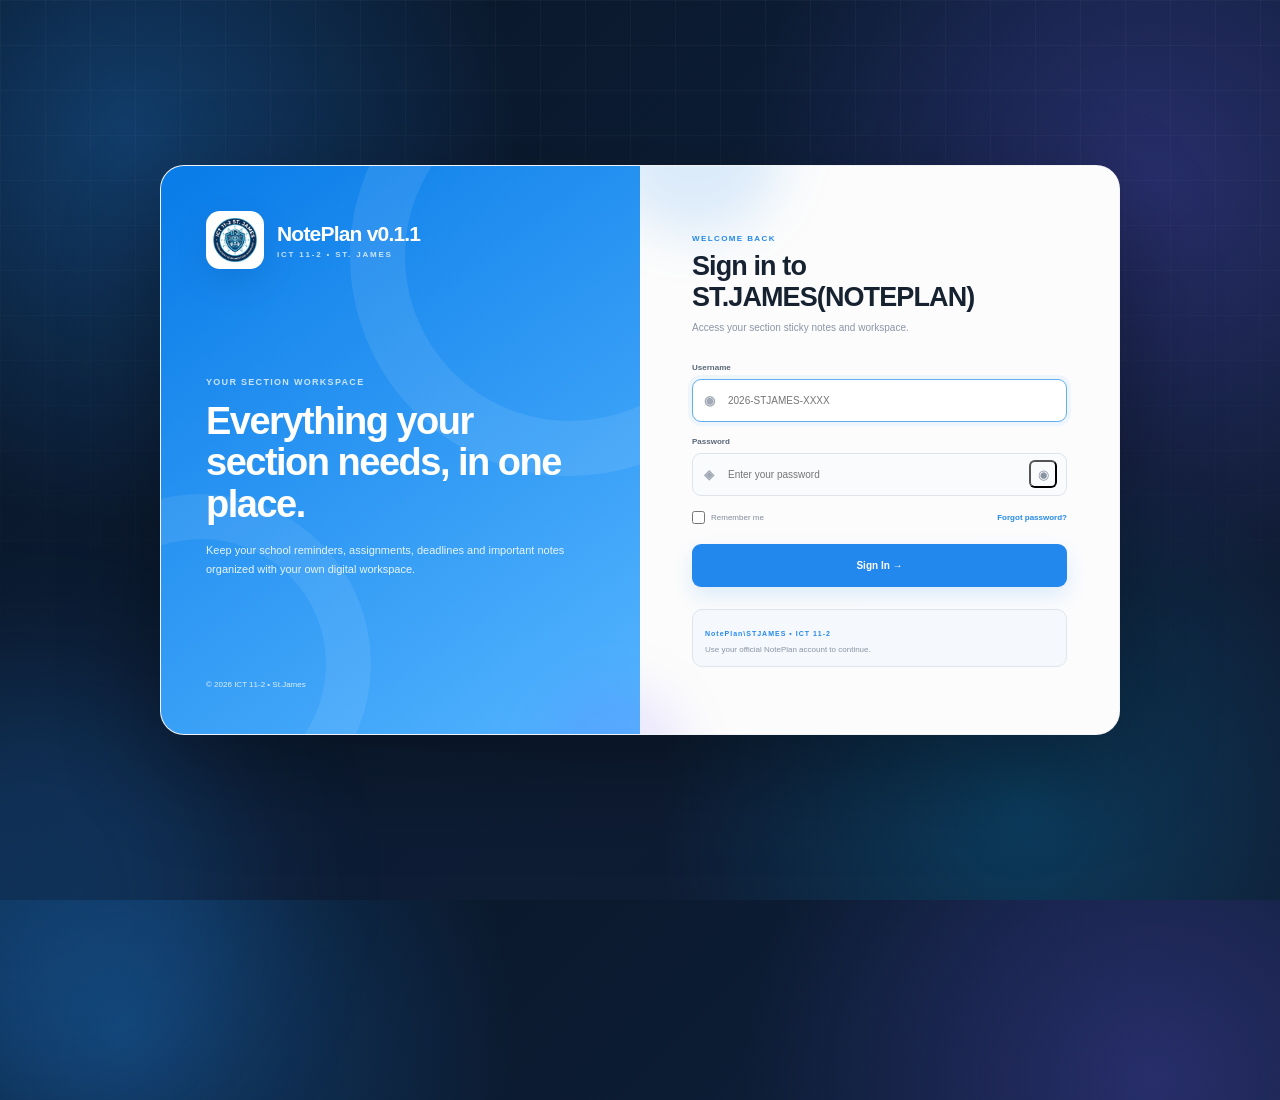
==== login/index.html @ 4719169f "Add files via upload" ====
<!DOCTYPE html>
<html lang="en">
<head>
    <meta charset="UTF-8">
    <meta name="viewport" content="width=device-width, initial-scale=1.0">

    <title>ict11-2 login</title>

    <style>


body {
    min-height: 100vh;
    display: flex;
    align-items: center;
    justify-content: center;
    padding: 25px;
    position: relative;
    overflow: hidden;
    font-family: Inter, Arial, sans-serif;
    color: #172231;
    background:
        radial-gradient(circle at 10% 15%, #2388ed55 0, transparent 28%),
        radial-gradient(circle at 90% 20%, #6d5dfc45 0, transparent 30%),
        radial-gradient(circle at 80% 90%, #00b7ff35 0, transparent 28%),
        linear-gradient(135deg, #081525, #0d1d35 45%, #101b32);
}

body::before {
    content: "";
    position: absolute;
    inset: 0;
    pointer-events: none;
    background-image:
        linear-gradient(#ffffff08 1px, transparent 1px),
        linear-gradient(90deg, #ffffff08 1px, transparent 1px);
    background-size: 45px 45px;
    mask-image: linear-gradient(
        to bottom,
        black,
        transparent 90%
    );
}

body::after {
    content: "";
    position: absolute;
    width: 420px;
    height: 420px;
    left: -180px;
    bottom: -200px;
    border-radius: 50%;
    background: #2388ed30;
    filter: blur(70px);
    pointer-events: none;
}

.page {
    width: min(960px, 100%);
    min-height: 570px;
    display: grid;
    grid-template-columns: 1fr 1fr;
    overflow: hidden;
    position: relative;
    z-index: 2;
    border: 1px solid #ffffff30;
    border-radius: 24px;
    background: #ffffffee;
    backdrop-filter: blur(24px);
    -webkit-backdrop-filter: blur(24px);
    box-shadow:
        0 35px 100px #00000055,
        0 0 0 1px #ffffff0d inset;
}

        .visual {
            position: relative;
            overflow: hidden;
            padding: 45px;
            display: flex;
            flex-direction: column;
            justify-content: space-between;
            color: white;
            background:
                linear-gradient(145deg, #087be8, #55b5ff);
        }

        .visual::before {
            content: "";
            position: absolute;
            width: 330px;
            height: 330px;
            right: -150px;
            top: -130px;
            border: 55px solid #ffffff16;
            border-radius: 50%;
        }

        .visual::after {
            content: "";
            position: absolute;
            width: 250px;
            height: 250px;
            left: -130px;
            bottom: -100px;
            border: 45px solid #ffffff14;
            border-radius: 50%;
        }

        .brand {
            position: relative;
            z-index: 2;
            display: flex;
            align-items: center;
            gap: 13px;
        }

        .logo {
            width: 58px;
            height: 58px;
            padding: 7px;
            object-fit: contain;
            border-radius: 14px;
            background: #ffffff;
            box-shadow: 0 12px 30px #004e9c30;
        }

        .brand h1 {
            font-size: 21px;
            letter-spacing: -.8px;
        }

        .brand p {
            margin-top: 4px;
            opacity: .75;
            font-size: 8px;
            font-weight: 800;
            letter-spacing: 1.8px;
        }

        .visual-content {
            position: relative;
            z-index: 2;
        }

        .visual-content span {
            opacity: .75;
            font-size: 9px;
            font-weight: 800;
            letter-spacing: 1.3px;
        }

        .visual-content h2 {
            max-width: 390px;
            margin-top: 12px;
            font-size: 38px;
            line-height: 1.1;
            letter-spacing: -1.5px;
        }

        .visual-content p {
            max-width: 370px;
            margin-top: 15px;
            color: #e7f5ff;
            font-size: 11px;
            line-height: 1.7;
        }

        .visual-footer {
            position: relative;
            z-index: 2;
            color: #dcefff;
            font-size: 8px;
        }

.login-info {
    margin-top: 22px;
    padding: 12px;
    border: 1px solid #dfe5ed;
    border-radius: 10px;
    background: #f5f8fc;
}

.login-info span {
    color: #2388ed;
    font-size: 7px;
    font-weight: 800;
    letter-spacing: 1px;
}

.login-info p {
    margin-top: 5px;
    color: #8a95a4;
    font-size: 8px;
}

.login-area {
    padding: 55px 52px;
    display: flex;
    flex-direction: column;
    justify-content: center;
    background: #ffffffd9;
}

        .login-area .small-label {
            color: #2589e9;
            font-size: 8px;
            font-weight: 800;
            letter-spacing: 1.4px;
        }

        .login-area h2 {
            margin-top: 8px;
            font-size: 27px;
            letter-spacing: -.9px;
        }

        .login-area .description {
            margin-top: 7px;
            color: #8a95a4;
            font-size: 10px;
            line-height: 1.5;
        }

        form {
            margin-top: 28px;
        }

        label {
            display: block;
            margin-bottom: 15px;
            color: #586577;
            font-size: 8px;
            font-weight: 700;
        }

        .input-wrap {
            position: relative;
            margin-top: 7px;
        }

        .input-icon {
            position: absolute;
            left: 12px;
            top: 50%;
            transform: translateY(-50%);
            color: #a0a9b5;
            font-size: 13px;
        }

        input {
            width: 100%;
            height: 43px;
            padding: 0 40px 0 35px;
            outline: none;
            border: 1px solid #dfe4eb;
            border-radius: 9px;
            color: #172231;
            background: #fafbfd;
            font-size: 10px;
            transition: .2s;
        }

        input:focus {
            border-color: #61aef2;
            background: white;
            box-shadow: 0 0 0 4px #2388ed10;
        }

        .password-toggle {
            position: absolute;
            right: 10px;
            top: 50%;
            width: 28px;
            height: 28px;
            transform: translateY(-50%);
            border-radius: 6px;
            color: #8994a2;
            background: transparent;
            cursor: pointer;
        }

        .password-toggle:hover {
            background: #f0f3f6;
        }

        .options {
            margin: 2px 0 20px;
            display: flex;
            justify-content: space-between;
            align-items: center;
        }

        .remember {
            margin: 0;
            display: flex;
            align-items: center;
            gap: 6px;
            color: #818c9b;
            font-size: 8px;
            font-weight: 500;
        }

        .remember input {
            width: 13px;
            height: 13px;
            accent-color: #2388ed;
        }

        .forgot {
            color: #2388ed;
            font-size: 8px;
            font-weight: 600;
            text-decoration: none;
        }

        .login-btn {
            width: 100%;
            height: 43px;
            border: 0;
            border-radius: 9px;
            color: white;
            background: #2388ed;
            box-shadow: 0 9px 20px #2388ed25;
            cursor: pointer;
            font-size: 10px;
            font-weight: 800;
            transition: .2s;
        }

        .login-btn:hover {
            background: #1479dc;
            transform: translateY(-1px);
        }

        .login-btn:disabled {
            opacity: .65;
            cursor: wait;
            transform: none;
        }

        .error {
            min-height: 0;
            margin-bottom: 12px;
            padding: 0;
            border-radius: 8px;
            color: #c95858;
            background: #fff0f0;
            font-size: 8px;
            line-height: 1.5;
        }

        .error.show {
            padding: 9px 10px;
        }

        .demo {
            margin-top: 22px;
            padding: 11px;
            border: 1px solid #e2e7ed;
            border-radius: 9px;
            background: #f8fafc;
        }

        .demo strong {
            display: block;
            color: #667283;
            font-size: 7px;
            text-transform: uppercase;
            letter-spacing: .8px;
        }

        .demo p {
            margin-top: 5px;
            color: #8d97a5;
            font-size: 8px;
        }

        .demo b {
            color: #536174;
        }

        @media (max-width: 760px) {
            .page {
                grid-template-columns: 1fr;
            }

            .visual {
                min-height: 270px;
                padding: 30px;
            }

            .visual-content h2 {
                font-size: 29px;
            }

            .visual-footer {
                display: none;
            }

            .login-area {
                padding: 35px 30px;
            }
        }

        @media (max-width: 450px) {
            body {
                padding: 12px;
            }

            .visual {
                min-height: 240px;
                padding: 25px;
            }

            .visual-content h2 {
                font-size: 25px;
            }

            .login-area {
                padding: 30px 22px;
            }
        }

.page::before {
    content: "";
    position: absolute;
    width: 180px;
    height: 180px;
    right: 35%;
    top: -110px;
    border-radius: 50%;
    background: #2388ed25;
    filter: blur(25px);
    pointer-events: none;
}

.page::after {
    content: "";
    position: absolute;
    width: 140px;
    height: 140px;
    left: 40%;
    bottom: -90px;
    border-radius: 50%;
    background: #7357ff20;
    filter: blur(25px);
    pointer-events: none;
}

        * {
            box-sizing: border-box;
            margin: 0;
            padding: 0;
        }
    </style>
</head>

<body>

<div class="page">

    <section class="visual">

        <div class="brand">

            <img
                src="/images/11ict.png"
                alt="ICT 11-2 Logo"
                class="logo">

            <div>
                <h1>NotePlan v0.1.1</h1>
                <p>ICT 11-2 • ST. JAMES</p>
            </div>

        </div>

        <div class="visual-content">

            <span>YOUR SECTION WORKSPACE</span>

            <h2>
                Everything your section needs, in one place.
            </h2>

            <p>
                Keep your school reminders, assignments,
                deadlines and important notes organized
                with your own digital workspace.
            </p>

        </div>

        <div class="visual-footer">
            © 2026 ICT 11-2 • St.James
        </div>

    </section>

    <section class="login-area">

        <span class="small-label">
            WELCOME BACK
        </span>

        <h2>
            Sign in to ST.JAMES(NOTEPLAN)
        </h2>

        <p class="description">
            Access your section sticky notes and workspace.
        </p>

        <form id="loginForm">

            <label>
                Username

                <div class="input-wrap">

                    <span class="input-icon">
                        ◉
                    </span>

<input
    id="username"
    type="text"
    autocomplete="username"
    placeholder="2026-STJAMES-XXXX"
    required>

                </div>

            </label>

            <label>
                Password

                <div class="input-wrap">

                    <span class="input-icon">
                        ◈
                    </span>

<input
    id="password"
    type="password"
    autocomplete="current-password"
    placeholder="Enter your password"
    required>

                    <button
                        type="button"
                        id="togglePassword"
                        class="password-toggle">
                        ◉
                    </button>

                </div>

            </label>

            <div
                id="error"
                class="error">
            </div>

            <div class="options">

                <label class="remember">

                    <input
                        id="remember"
                        type="checkbox">

                    Remember me

                </label>

                <a
                    href="#"
                    class="forgot"
                    onclick="return false;">
                    Forgot password?
                </a>

            </div>

            <button
                id="loginBtn"
                class="login-btn"
                type="submit">

                Sign In →

            </button>

        </form>

<div class="login-info">
    <span>NotePlan\STJAMES • ICT 11-2</span>
    <p>Use your official NotePlan account to continue.</p>
</div>

    </section>

</div>

<script>
    const loginForm =
        document.getElementById("loginForm");

    const username =
        document.getElementById("username");

    const password =
        document.getElementById("password");

    const loginBtn =
        document.getElementById("loginBtn");

    const error =
        document.getElementById("error");

    const togglePassword =
        document.getElementById("togglePassword");

    togglePassword.addEventListener(
        "click",
        () => {
            const isPassword =
                password.type === "password";

            password.type =
                isPassword
                    ? "text"
                    : "password";

            togglePassword.textContent =
                isPassword
                    ? "◎"
                    : "◉";
        }
    );

    function showError(message) {
        error.textContent = message;
        error.classList.add("show");
    }

    function clearError() {
        error.textContent = "";
        error.classList.remove("show");
    }

    loginForm.addEventListener(
        "submit",
        async event => {
            event.preventDefault();

            clearError();

            loginBtn.disabled = true;
            loginBtn.textContent =
                "Signing in...";

            try {
                const response =
                    await fetch("/api/login", {
                        method: "POST",
                        headers: {
                            "Content-Type":
                                "application/json"
                        },
                        body: JSON.stringify({
                            username:
                                username.value.trim(),
                            password:
                                password.value
                        })
                    });

                const data =
                    await response.json();

                if (!response.ok) {
                    throw new Error(
                        data.error ||
                        "Unable to login."
                    );
                }

                loginBtn.textContent =
                    "Welcome back, Classmate ;)";

                window.location.href = "/";

            } catch (err) {
                showError(err.message);

                loginBtn.disabled = false;
                loginBtn.textContent =
                    "Sign In →";
            }
        }
    );

    username.focus();
</script>

</body>
</html>
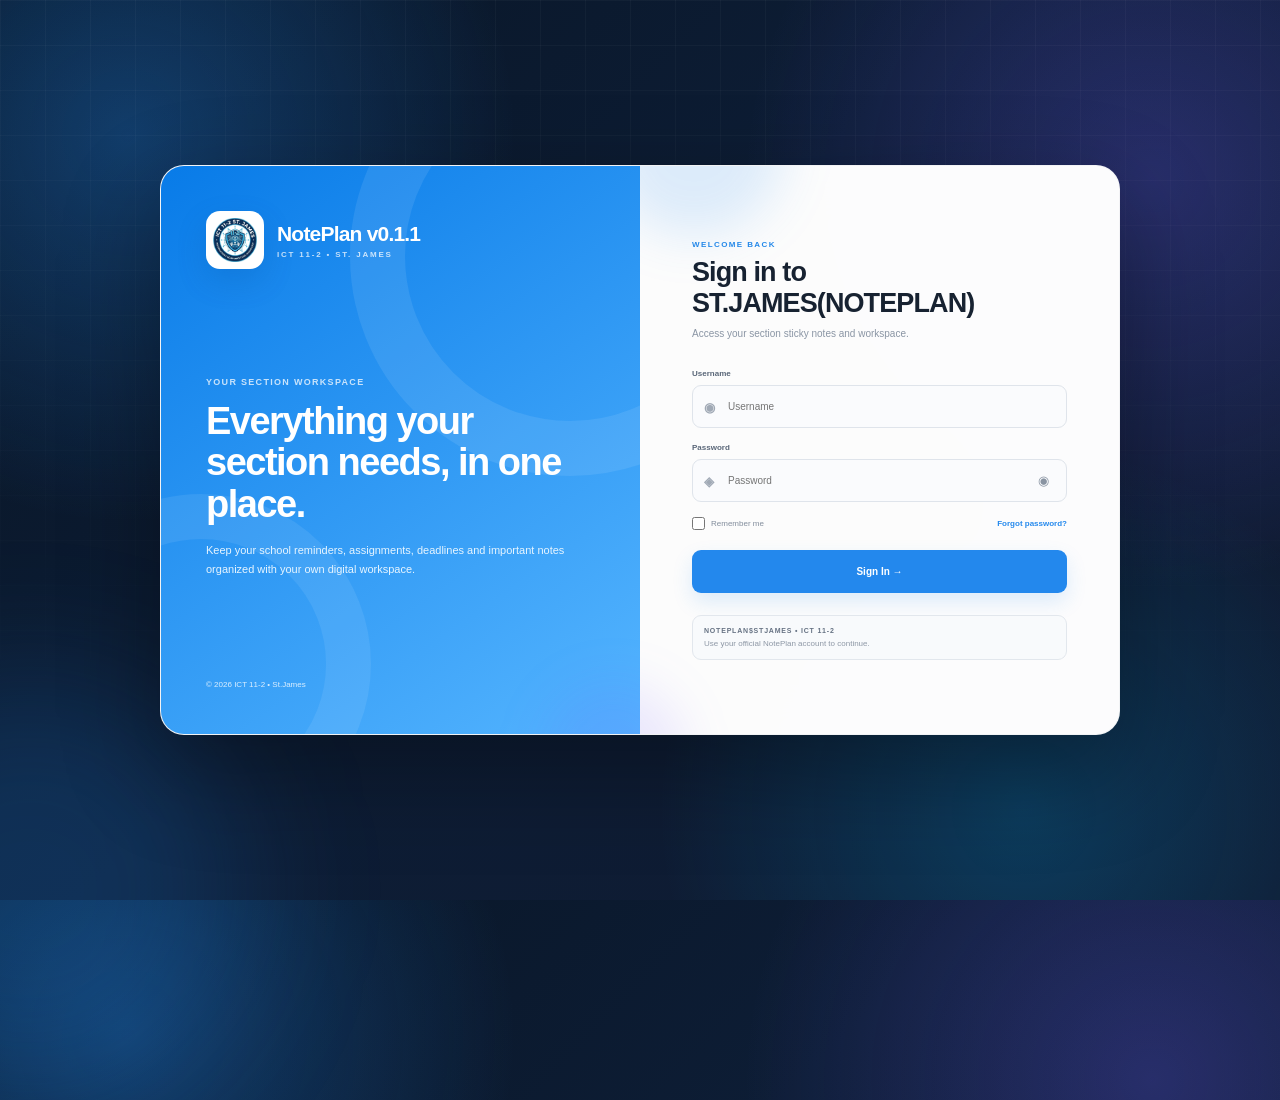
==== commit c23e0cce: "Update index.html" ====
--- a/login/index.html
+++ b/login/index.html
@@ -1,713 +1,1519 @@
 <!DOCTYPE html>
 <html lang="en">
+
 <head>
+
     <meta charset="UTF-8">
-    <meta name="viewport" content="width=device-width, initial-scale=1.0">
+
+    <meta
+        name="viewport"
+        content="width=device-width, initial-scale=1.0">
 
     <title>ict11-2 login</title>
 
     <style>
-
-
-body {
-    min-height: 100vh;
-    display: flex;
-    align-items: center;
-    justify-content: center;
-    padding: 25px;
-    position: relative;
-    overflow: hidden;
-    font-family: Inter, Arial, sans-serif;
-    color: #172231;
-    background:
-        radial-gradient(circle at 10% 15%, #2388ed55 0, transparent 28%),
-        radial-gradient(circle at 90% 20%, #6d5dfc45 0, transparent 30%),
-        radial-gradient(circle at 80% 90%, #00b7ff35 0, transparent 28%),
-        linear-gradient(135deg, #081525, #0d1d35 45%, #101b32);
-}
-
-body::before {
-    content: "";
-    position: absolute;
-    inset: 0;
-    pointer-events: none;
-    background-image:
-        linear-gradient(#ffffff08 1px, transparent 1px),
-        linear-gradient(90deg, #ffffff08 1px, transparent 1px);
-    background-size: 45px 45px;
-    mask-image: linear-gradient(
-        to bottom,
-        black,
-        transparent 90%
-    );
-}
-
-body::after {
-    content: "";
-    position: absolute;
-    width: 420px;
-    height: 420px;
-    left: -180px;
-    bottom: -200px;
-    border-radius: 50%;
-    background: #2388ed30;
-    filter: blur(70px);
-    pointer-events: none;
-}
-
-.page {
-    width: min(960px, 100%);
-    min-height: 570px;
-    display: grid;
-    grid-template-columns: 1fr 1fr;
-    overflow: hidden;
-    position: relative;
-    z-index: 2;
-    border: 1px solid #ffffff30;
-    border-radius: 24px;
-    background: #ffffffee;
-    backdrop-filter: blur(24px);
-    -webkit-backdrop-filter: blur(24px);
-    box-shadow:
-        0 35px 100px #00000055,
-        0 0 0 1px #ffffff0d inset;
-}
-
-        .visual {
-            position: relative;
-            overflow: hidden;
-            padding: 45px;
-            display: flex;
-            flex-direction: column;
-            justify-content: space-between;
-            color: white;
-            background:
-                linear-gradient(145deg, #087be8, #55b5ff);
-        }
-
-        .visual::before {
-            content: "";
-            position: absolute;
-            width: 330px;
-            height: 330px;
-            right: -150px;
-            top: -130px;
-            border: 55px solid #ffffff16;
-            border-radius: 50%;
-        }
-
-        .visual::after {
-            content: "";
-            position: absolute;
-            width: 250px;
-            height: 250px;
-            left: -130px;
-            bottom: -100px;
-            border: 45px solid #ffffff14;
-            border-radius: 50%;
-        }
-
-        .brand {
-            position: relative;
-            z-index: 2;
-            display: flex;
-            align-items: center;
-            gap: 13px;
-        }
-
-        .logo {
-            width: 58px;
-            height: 58px;
-            padding: 7px;
-            object-fit: contain;
-            border-radius: 14px;
-            background: #ffffff;
-            box-shadow: 0 12px 30px #004e9c30;
-        }
-
-        .brand h1 {
-            font-size: 21px;
-            letter-spacing: -.8px;
-        }
-
-        .brand p {
-            margin-top: 4px;
-            opacity: .75;
-            font-size: 8px;
-            font-weight: 800;
-            letter-spacing: 1.8px;
-        }
-
-        .visual-content {
-            position: relative;
-            z-index: 2;
-        }
-
-        .visual-content span {
-            opacity: .75;
-            font-size: 9px;
-            font-weight: 800;
-            letter-spacing: 1.3px;
-        }
-
-        .visual-content h2 {
-            max-width: 390px;
-            margin-top: 12px;
-            font-size: 38px;
-            line-height: 1.1;
-            letter-spacing: -1.5px;
-        }
-
-        .visual-content p {
-            max-width: 370px;
-            margin-top: 15px;
-            color: #e7f5ff;
-            font-size: 11px;
-            line-height: 1.7;
-        }
-
-        .visual-footer {
-            position: relative;
-            z-index: 2;
-            color: #dcefff;
-            font-size: 8px;
-        }
-
-.login-info {
-    margin-top: 22px;
-    padding: 12px;
-    border: 1px solid #dfe5ed;
-    border-radius: 10px;
-    background: #f5f8fc;
-}
-
-.login-info span {
-    color: #2388ed;
-    font-size: 7px;
-    font-weight: 800;
-    letter-spacing: 1px;
-}
-
-.login-info p {
-    margin-top: 5px;
-    color: #8a95a4;
-    font-size: 8px;
-}
-
-.login-area {
-    padding: 55px 52px;
-    display: flex;
-    flex-direction: column;
-    justify-content: center;
-    background: #ffffffd9;
-}
-
-        .login-area .small-label {
-            color: #2589e9;
-            font-size: 8px;
-            font-weight: 800;
-            letter-spacing: 1.4px;
-        }
-
-        .login-area h2 {
-            margin-top: 8px;
-            font-size: 27px;
-            letter-spacing: -.9px;
-        }
-
-        .login-area .description {
-            margin-top: 7px;
-            color: #8a95a4;
-            font-size: 10px;
-            line-height: 1.5;
-        }
-
-        form {
-            margin-top: 28px;
-        }
-
-        label {
-            display: block;
-            margin-bottom: 15px;
-            color: #586577;
-            font-size: 8px;
-            font-weight: 700;
-        }
-
-        .input-wrap {
-            position: relative;
-            margin-top: 7px;
-        }
-
-        .input-icon {
-            position: absolute;
-            left: 12px;
-            top: 50%;
-            transform: translateY(-50%);
-            color: #a0a9b5;
-            font-size: 13px;
-        }
-
-        input {
-            width: 100%;
-            height: 43px;
-            padding: 0 40px 0 35px;
-            outline: none;
-            border: 1px solid #dfe4eb;
-            border-radius: 9px;
-            color: #172231;
-            background: #fafbfd;
-            font-size: 10px;
-            transition: .2s;
-        }
-
-        input:focus {
-            border-color: #61aef2;
-            background: white;
-            box-shadow: 0 0 0 4px #2388ed10;
-        }
-
-        .password-toggle {
-            position: absolute;
-            right: 10px;
-            top: 50%;
-            width: 28px;
-            height: 28px;
-            transform: translateY(-50%);
-            border-radius: 6px;
-            color: #8994a2;
-            background: transparent;
-            cursor: pointer;
-        }
-
-        .password-toggle:hover {
-            background: #f0f3f6;
-        }
-
-        .options {
-            margin: 2px 0 20px;
-            display: flex;
-            justify-content: space-between;
-            align-items: center;
-        }
-
-        .remember {
-            margin: 0;
-            display: flex;
-            align-items: center;
-            gap: 6px;
-            color: #818c9b;
-            font-size: 8px;
-            font-weight: 500;
-        }
-
-        .remember input {
-            width: 13px;
-            height: 13px;
-            accent-color: #2388ed;
-        }
-
-        .forgot {
-            color: #2388ed;
-            font-size: 8px;
-            font-weight: 600;
-            text-decoration: none;
-        }
-
-        .login-btn {
-            width: 100%;
-            height: 43px;
-            border: 0;
-            border-radius: 9px;
-            color: white;
-            background: #2388ed;
-            box-shadow: 0 9px 20px #2388ed25;
-            cursor: pointer;
-            font-size: 10px;
-            font-weight: 800;
-            transition: .2s;
-        }
-
-        .login-btn:hover {
-            background: #1479dc;
-            transform: translateY(-1px);
-        }
-
-        .login-btn:disabled {
-            opacity: .65;
-            cursor: wait;
-            transform: none;
-        }
-
-        .error {
-            min-height: 0;
-            margin-bottom: 12px;
-            padding: 0;
-            border-radius: 8px;
-            color: #c95858;
-            background: #fff0f0;
-            font-size: 8px;
-            line-height: 1.5;
-        }
-
-        .error.show {
-            padding: 9px 10px;
-        }
-
-        .demo {
-            margin-top: 22px;
-            padding: 11px;
-            border: 1px solid #e2e7ed;
-            border-radius: 9px;
-            background: #f8fafc;
-        }
-
-        .demo strong {
-            display: block;
-            color: #667283;
-            font-size: 7px;
-            text-transform: uppercase;
-            letter-spacing: .8px;
-        }
-
-        .demo p {
-            margin-top: 5px;
-            color: #8d97a5;
-            font-size: 8px;
-        }
-
-        .demo b {
-            color: #536174;
-        }
-
-        @media (max-width: 760px) {
-            .page {
-                grid-template-columns: 1fr;
-            }
-
-            .visual {
-                min-height: 270px;
-                padding: 30px;
-            }
-
-            .visual-content h2 {
-                font-size: 29px;
-            }
-
-            .visual-footer {
-                display: none;
-            }
-
-            .login-area {
-                padding: 35px 30px;
-            }
-        }
-
-        @media (max-width: 450px) {
-            body {
-                padding: 12px;
-            }
-
-            .visual {
-                min-height: 240px;
-                padding: 25px;
-            }
-
-            .visual-content h2 {
-                font-size: 25px;
-            }
-
-            .login-area {
-                padding: 30px 22px;
-            }
-        }
-
-.page::before {
-    content: "";
-    position: absolute;
-    width: 180px;
-    height: 180px;
-    right: 35%;
-    top: -110px;
-    border-radius: 50%;
-    background: #2388ed25;
-    filter: blur(25px);
-    pointer-events: none;
-}
-
-.page::after {
-    content: "";
-    position: absolute;
-    width: 140px;
-    height: 140px;
-    left: 40%;
-    bottom: -90px;
-    border-radius: 50%;
-    background: #7357ff20;
-    filter: blur(25px);
-    pointer-events: none;
-}
 
         * {
             box-sizing: border-box;
             margin: 0;
             padding: 0;
         }
+
+        body {
+            min-height: 100vh;
+            display: flex;
+            align-items: center;
+            justify-content: center;
+            padding: 25px;
+            position: relative;
+            overflow: hidden;
+            font-family: Inter, Arial, sans-serif;
+            color: #172231;
+
+            background:
+                radial-gradient(
+                    circle at 10% 15%,
+                    #2388ed55 0,
+                    transparent 28%
+                ),
+
+                radial-gradient(
+                    circle at 90% 20%,
+                    #6d5dfc45 0,
+                    transparent 30%
+                ),
+
+                radial-gradient(
+                    circle at 80% 90%,
+                    #00b7ff35 0,
+                    transparent 28%
+                ),
+
+                linear-gradient(
+                    135deg,
+                    #081525,
+                    #0d1d35 45%,
+                    #101b32
+                );
+        }
+
+
+        body::before {
+            content: "";
+            position: absolute;
+            inset: 0;
+            pointer-events: none;
+
+            background-image:
+                linear-gradient(
+                    #ffffff08 1px,
+                    transparent 1px
+                ),
+
+                linear-gradient(
+                    90deg,
+                    #ffffff08 1px,
+                    transparent 1px
+                );
+
+            background-size: 45px 45px;
+
+            mask-image:
+                linear-gradient(
+                    to bottom,
+                    black,
+                    transparent 90%
+                );
+        }
+
+
+        body::after {
+            content: "";
+            position: absolute;
+
+            width: 420px;
+            height: 420px;
+
+            left: -180px;
+            bottom: -200px;
+
+            border-radius: 50%;
+
+            background: #2388ed30;
+
+            filter: blur(70px);
+
+            pointer-events: none;
+        }
+
+
+        .page {
+            width: min(960px, 100%);
+            min-height: 570px;
+
+            display: grid;
+            grid-template-columns: 1fr 1fr;
+
+            overflow: hidden;
+
+            position: relative;
+            z-index: 2;
+
+            border: 1px solid #ffffff30;
+            border-radius: 24px;
+
+            background: #ffffffee;
+
+            backdrop-filter: blur(24px);
+            -webkit-backdrop-filter: blur(24px);
+
+            box-shadow:
+                0 35px 100px #00000055,
+                0 0 0 1px #ffffff0d inset;
+        }
+
+
+        .page::before {
+            content: "";
+
+            position: absolute;
+
+            width: 180px;
+            height: 180px;
+
+            right: 35%;
+            top: -110px;
+
+            border-radius: 50%;
+
+            background: #2388ed25;
+
+            filter: blur(25px);
+
+            pointer-events: none;
+        }
+
+
+        .page::after {
+            content: "";
+
+            position: absolute;
+
+            width: 140px;
+            height: 140px;
+
+            left: 40%;
+            bottom: -90px;
+
+            border-radius: 50%;
+
+            background: #7357ff20;
+
+            filter: blur(25px);
+
+            pointer-events: none;
+        }
+
+
+        /* =========================
+           LEFT VISUAL PANEL
+        ========================= */
+
+        .visual {
+            position: relative;
+            overflow: hidden;
+
+            padding: 45px;
+
+            display: flex;
+            flex-direction: column;
+            justify-content: space-between;
+
+            color: white;
+
+            background:
+                linear-gradient(
+                    145deg,
+                    #087be8,
+                    #55b5ff
+                );
+        }
+
+
+        .visual::before {
+            content: "";
+
+            position: absolute;
+
+            width: 330px;
+            height: 330px;
+
+            right: -150px;
+            top: -130px;
+
+            border: 55px solid #ffffff16;
+
+            border-radius: 50%;
+        }
+
+
+        .visual::after {
+            content: "";
+
+            position: absolute;
+
+            width: 250px;
+            height: 250px;
+
+            left: -130px;
+            bottom: -100px;
+
+            border: 45px solid #ffffff14;
+
+            border-radius: 50%;
+        }
+
+
+        .brand {
+            position: relative;
+            z-index: 2;
+
+            display: flex;
+            align-items: center;
+
+            gap: 13px;
+        }
+
+
+        .logo {
+            width: 58px;
+            height: 58px;
+
+            padding: 7px;
+
+            object-fit: contain;
+
+            border-radius: 14px;
+
+            background: #ffffff;
+
+            box-shadow:
+                0 12px 30px #004e9c30;
+        }
+
+
+        .brand h1 {
+            font-size: 21px;
+            letter-spacing: -.8px;
+        }
+
+
+        .brand p {
+            margin-top: 4px;
+
+            opacity: .75;
+
+            font-size: 8px;
+            font-weight: 800;
+
+            letter-spacing: 1.8px;
+        }
+
+
+        .visual-content {
+            position: relative;
+            z-index: 2;
+        }
+
+
+        .visual-content span {
+            opacity: .75;
+
+            font-size: 9px;
+            font-weight: 800;
+
+            letter-spacing: 1.3px;
+        }
+
+
+        .visual-content h2 {
+            max-width: 390px;
+
+            margin-top: 12px;
+
+            font-size: 38px;
+
+            line-height: 1.1;
+
+            letter-spacing: -1.5px;
+        }
+
+
+        .visual-content p {
+            max-width: 370px;
+
+            margin-top: 15px;
+
+            color: #e7f5ff;
+
+            font-size: 11px;
+
+            line-height: 1.7;
+        }
+
+
+        .visual-footer {
+            position: relative;
+            z-index: 2;
+
+            color: #dcefff;
+
+            font-size: 8px;
+        }
+
+
+        /* =========================
+           LOGIN AREA
+        ========================= */
+
+        .login-area {
+            padding: 55px 52px;
+
+            display: flex;
+            flex-direction: column;
+            justify-content: center;
+
+            background: #ffffffd9;
+        }
+
+
+        .login-area .small-label {
+            color: #2589e9;
+
+            font-size: 8px;
+            font-weight: 800;
+
+            letter-spacing: 1.4px;
+        }
+
+
+        .login-area h2 {
+            margin-top: 8px;
+
+            font-size: 27px;
+
+            letter-spacing: -.9px;
+        }
+
+
+        .login-area .description {
+            margin-top: 7px;
+
+            color: #8a95a4;
+
+            font-size: 10px;
+
+            line-height: 1.5;
+        }
+
+
+        form {
+            margin-top: 28px;
+        }
+
+
+        label {
+            display: block;
+
+            margin-bottom: 15px;
+
+            color: #586577;
+
+            font-size: 8px;
+
+            font-weight: 700;
+        }
+
+
+        .input-wrap {
+            position: relative;
+
+            margin-top: 7px;
+        }
+
+
+        .input-icon {
+            position: absolute;
+
+            left: 12px;
+            top: 50%;
+
+            transform: translateY(-50%);
+
+            color: #a0a9b5;
+
+            font-size: 13px;
+
+            pointer-events: none;
+
+            z-index: 2;
+        }
+
+
+        input {
+            width: 100%;
+            height: 43px;
+
+            padding:
+                0
+                40px
+                0
+                35px;
+
+            outline: none;
+
+            border: 1px solid #dfe4eb;
+
+            border-radius: 9px;
+
+            color: #172231;
+
+            background: #fafbfd;
+
+            font-size: 10px;
+
+            transition: .2s;
+        }
+
+
+        input:focus {
+            border-color: #61aef2;
+
+            background: white;
+
+            box-shadow:
+                0 0 0 4px #2388ed10;
+        }
+
+
+        /* =========================
+           PASSWORD TOGGLE
+        ========================= */
+
+        .password-toggle {
+            position: absolute;
+
+            right: 10px;
+            top: 50%;
+
+            width: 28px;
+            height: 28px;
+
+            transform: translateY(-50%);
+
+            display: flex;
+            align-items: center;
+            justify-content: center;
+
+            border: 0;
+            border-radius: 6px;
+
+            color: #8994a2;
+
+            background: transparent;
+
+            cursor: pointer;
+        }
+
+
+        .password-toggle:hover {
+            background: #f0f3f6;
+        }
+
+
+        /* =========================
+           OPTIONS
+        ========================= */
+
+        .options {
+            margin: 2px 0 20px;
+
+            display: flex;
+
+            justify-content: space-between;
+
+            align-items: center;
+        }
+
+
+        .remember {
+            margin: 0;
+
+            display: flex;
+
+            align-items: center;
+
+            gap: 6px;
+
+            color: #818c9b;
+
+            font-size: 8px;
+
+            font-weight: 500;
+        }
+
+
+        .remember input {
+            width: 13px;
+            height: 13px;
+
+            padding: 0;
+
+            accent-color: #2388ed;
+        }
+
+
+        .forgot {
+            color: #2388ed;
+
+            font-size: 8px;
+
+            font-weight: 600;
+
+            text-decoration: none;
+        }
+
+
+        /* =========================
+           LOGIN BUTTON
+        ========================= */
+
+        .login-btn {
+            width: 100%;
+            height: 43px;
+
+            border: 0;
+
+            border-radius: 9px;
+
+            color: white;
+
+            background: #2388ed;
+
+            box-shadow:
+                0 9px 20px #2388ed25;
+
+            cursor: pointer;
+
+            font-size: 10px;
+
+            font-weight: 800;
+
+            transition: .2s;
+        }
+
+
+        .login-btn:hover {
+            background: #1479dc;
+
+            transform: translateY(-1px);
+        }
+
+
+        .login-btn:disabled {
+            opacity: .65;
+
+            cursor: wait;
+
+            transform: none;
+        }
+
+
+        /* =========================
+           ERROR
+        ========================= */
+
+        .error {
+            min-height: 0;
+
+            margin-bottom: 12px;
+
+            padding: 0;
+
+            border-radius: 8px;
+
+            color: #c95858;
+
+            background: #fff0f0;
+
+            font-size: 8px;
+
+            line-height: 1.5;
+        }
+
+
+        .error.show {
+            padding: 9px 10px;
+        }
+
+
+        /* =========================
+           DEMO INFO
+        ========================= */
+
+        .demo {
+            margin-top: 22px;
+
+            padding: 11px;
+
+            border: 1px solid #e2e7ed;
+
+            border-radius: 9px;
+
+            background: #f8fafc;
+        }
+
+
+        .demo strong {
+            display: block;
+
+            color: #667283;
+
+            font-size: 7px;
+
+            text-transform: uppercase;
+
+            letter-spacing: .8px;
+        }
+
+
+        .demo p {
+            margin-top: 5px;
+
+            color: #8d97a5;
+
+            font-size: 8px;
+        }
+
+
+        .demo b {
+            color: #536174;
+        }
+
+
+        /* =========================
+           RESPONSIVE
+        ========================= */
+
+        @media (max-width: 760px) {
+
+            .page {
+                grid-template-columns: 1fr;
+            }
+
+
+            .visual {
+                min-height: 270px;
+
+                padding: 30px;
+            }
+
+
+            .visual-content h2 {
+                font-size: 29px;
+            }
+
+
+            .visual-footer {
+                display: none;
+            }
+
+
+            .login-area {
+                padding: 35px 30px;
+            }
+
+        }
+
+
+        @media (max-width: 450px) {
+
+            body {
+                padding: 12px;
+            }
+
+
+            .visual {
+                min-height: 240px;
+
+                padding: 25px;
+            }
+
+
+            .visual-content h2 {
+                font-size: 25px;
+            }
+
+
+            .login-area {
+                padding: 30px 22px;
+            }
+
+        }
+
     </style>
+
 </head>
 
+
 <body>
 
-<div class="page">
-
-    <section class="visual">
-
-        <div class="brand">
-
-            <img
-                src="/images/11ict.png"
-                alt="ICT 11-2 Logo"
-                class="logo">
-
-            <div>
-                <h1>NotePlan v0.1.1</h1>
-                <p>ICT 11-2 • ST. JAMES</p>
+
+    <main class="page">
+
+
+        <!-- =====================================
+             LEFT SIDE
+        ====================================== -->
+
+        <section class="visual">
+
+
+            <div class="brand">
+
+                <img
+                    src="/images/11ict.png"
+                    alt="ICT 11-2 Logo"
+                    class="logo">
+
+
+                <div>
+
+                    <h1>
+                        NotePlan v0.1.1
+                    </h1>
+
+                    <p>
+                        ICT 11-2 • ST. JAMES
+                    </p>
+
+                </div>
+
             </div>
 
-        </div>
-
-        <div class="visual-content">
-
-            <span>YOUR SECTION WORKSPACE</span>
+
+            <div class="visual-content">
+
+                <span>
+                    YOUR SECTION WORKSPACE
+                </span>
+
+
+                <h2>
+                    Everything your section needs, in one place.
+                </h2>
+
+
+                <p>
+                    Keep your school reminders,
+                    assignments, deadlines and
+                    important notes organized with
+                    your own digital workspace.
+                </p>
+
+            </div>
+
+
+            <div class="visual-footer">
+
+                © 2026 ICT 11-2 • St.James
+
+            </div>
+
+
+        </section>
+
+
+
+        <!-- =====================================
+             LOGIN SIDE
+        ====================================== -->
+
+        <section class="login-area">
+
+
+            <span class="small-label">
+                WELCOME BACK
+            </span>
+
 
             <h2>
-                Everything your section needs, in one place.
+                Sign in to ST.JAMES(NOTEPLAN)
             </h2>
 
-            <p>
-                Keep your school reminders, assignments,
-                deadlines and important notes organized
-                with your own digital workspace.
+
+            <p class="description">
+                Access your section sticky notes and workspace.
             </p>
 
-        </div>
-
-        <div class="visual-footer">
-            © 2026 ICT 11-2 • St.James
-        </div>
-
-    </section>
-
-    <section class="login-area">
-
-        <span class="small-label">
-            WELCOME BACK
-        </span>
-
-        <h2>
-            Sign in to ST.JAMES(NOTEPLAN)
-        </h2>
-
-        <p class="description">
-            Access your section sticky notes and workspace.
-        </p>
-
-        <form id="loginForm">
-
-            <label>
-                Username
-
-                <div class="input-wrap">
-
-                    <span class="input-icon">
-                        ◉
-                    </span>
-
-<input
-    id="username"
-    type="text"
-    autocomplete="username"
-    placeholder="2026-STJAMES-XXXX"
-    required>
-
+
+
+            <!-- LOGIN FORM -->
+
+            <form id="loginForm">
+
+
+                <!-- USERNAME -->
+
+                <label>
+
+                    Username
+
+
+                    <div class="input-wrap">
+
+                        <span class="input-icon">
+                            ◉
+                        </span>
+
+
+                        <input
+                            id="username"
+                            name="username"
+                            type="text"
+                            placeholder="Username"
+                            autocomplete="username"
+                            required>
+
+                    </div>
+
+                </label>
+
+
+
+                <!-- PASSWORD -->
+
+                <label>
+
+                    Password
+
+
+                    <div class="input-wrap">
+
+                        <span class="input-icon">
+                            ◈
+                        </span>
+
+
+                        <input
+                            id="password"
+                            name="password"
+                            type="password"
+                            placeholder="Password"
+                            autocomplete="current-password"
+                            required>
+
+
+                        <button
+                            type="button"
+                            id="togglePassword"
+                            class="password-toggle"
+                            aria-label="Show password">
+
+                            ◉
+
+                        </button>
+
+                    </div>
+
+                </label>
+
+
+
+                <!-- ERROR MESSAGE -->
+
+                <div
+                    id="error"
+                    class="error">
                 </div>
 
-            </label>
-
-            <label>
-                Password
-
-                <div class="input-wrap">
-
-                    <span class="input-icon">
-                        ◈
-                    </span>
-
-<input
-    id="password"
-    type="password"
-    autocomplete="current-password"
-    placeholder="Enter your password"
-    required>
-
-                    <button
-                        type="button"
-                        id="togglePassword"
-                        class="password-toggle">
-                        ◉
-                    </button>
+
+
+                <!-- OPTIONS -->
+
+                <div class="options">
+
+
+                    <label class="remember">
+
+                        <input
+                            id="remember"
+                            type="checkbox">
+
+                        Remember me
+
+                    </label>
+
+
+                    <a
+                        href="#"
+                        class="forgot"
+                        onclick="return false;">
+
+                        Forgot password?
+
+                    </a>
+
 
                 </div>
 
-            </label>
-
-            <div
-                id="error"
-                class="error">
+
+
+                <!-- LOGIN BUTTON -->
+
+                <button
+                    id="loginBtn"
+                    class="login-btn"
+                    type="submit">
+
+                    Sign In →
+
+                </button>
+
+
+            </form>
+
+
+
+            <!-- INFO -->
+
+            <div class="demo">
+
+                <strong>
+                    NotePlan$STJAMES • ICT 11-2
+                </strong>
+
+                <p>
+                    Use your official NotePlan account
+                    to continue.
+                </p>
+
             </div>
 
-            <div class="options">
-
-                <label class="remember">
-
-                    <input
-                        id="remember"
-                        type="checkbox">
-
-                    Remember me
-
-                </label>
-
-                <a
-                    href="#"
-                    class="forgot"
-                    onclick="return false;">
-                    Forgot password?
-                </a>
-
-            </div>
-
-            <button
-                id="loginBtn"
-                class="login-btn"
-                type="submit">
-
-                Sign In →
-
-            </button>
-
-        </form>
-
-<div class="login-info">
-    <span>NotePlan\STJAMES • ICT 11-2</span>
-    <p>Use your official NotePlan account to continue.</p>
-</div>
-
-    </section>
-
-</div>
-
-<script>
-    const loginForm =
-        document.getElementById("loginForm");
-
-    const username =
-        document.getElementById("username");
-
-    const password =
-        document.getElementById("password");
-
-    const loginBtn =
-        document.getElementById("loginBtn");
-
-    const error =
-        document.getElementById("error");
-
-    const togglePassword =
-        document.getElementById("togglePassword");
-
-    togglePassword.addEventListener(
-        "click",
-        () => {
-            const isPassword =
-                password.type === "password";
-
-            password.type =
-                isPassword
-                    ? "text"
-                    : "password";
-
-            togglePassword.textContent =
-                isPassword
-                    ? "◎"
-                    : "◉";
-        }
-    );
-
-    function showError(message) {
-        error.textContent = message;
-        error.classList.add("show");
-    }
-
-    function clearError() {
-        error.textContent = "";
-        error.classList.remove("show");
-    }
-
-    loginForm.addEventListener(
-        "submit",
-        async event => {
-            event.preventDefault();
-
-            clearError();
-
-            loginBtn.disabled = true;
-            loginBtn.textContent =
-                "Signing in...";
+
+        </section>
+
+
+    </main>
+
+
+
+    <!-- ==========================================
+         JAVASCRIPT
+    =========================================== -->
+
+    <script>
+
+        /*
+         * =========================================
+         * BACKEND API
+         * =========================================
+         */
+
+        const API_BASE =
+            "https://noteplan-new-src.onrender.com";
+
+
+
+        /*
+         * =========================================
+         * ELEMENTS
+         * =========================================
+         */
+
+        const loginForm =
+            document.getElementById("loginForm");
+
+        const loginBtn =
+            document.getElementById("loginBtn");
+
+        const errorBox =
+            document.getElementById("error");
+
+        const togglePassword =
+            document.getElementById("togglePassword");
+
+        const passwordInput =
+            document.getElementById("password");
+
+        const usernameInput =
+            document.getElementById("username");
+
+        const rememberInput =
+            document.getElementById("remember");
+
+
+
+        /*
+         * =========================================
+         * ERROR HANDLER
+         * =========================================
+         */
+
+        function showError(message) {
+
+            errorBox.textContent = message;
+
+            errorBox.classList.add("show");
+
+        }
+
+
+        function clearError() {
+
+            errorBox.textContent = "";
+
+            errorBox.classList.remove("show");
+
+        }
+
+
+
+        /*
+         * =========================================
+         * PASSWORD SHOW / HIDE
+         * =========================================
+         */
+
+        togglePassword.addEventListener(
+            "click",
+            function () {
+
+                if (
+                    passwordInput.type ===
+                    "password"
+                ) {
+
+                    passwordInput.type =
+                        "text";
+
+                    togglePassword.textContent =
+                        "◎";
+
+                    togglePassword.setAttribute(
+                        "aria-label",
+                        "Hide password"
+                    );
+
+                } else {
+
+                    passwordInput.type =
+                        "password";
+
+                    togglePassword.textContent =
+                        "◉";
+
+                    togglePassword.setAttribute(
+                        "aria-label",
+                        "Show password"
+                    );
+
+                }
+
+            }
+        );
+
+
+
+        /*
+         * =========================================
+         * REMEMBER ME
+         * =========================================
+         */
+
+        const savedUsername =
+            localStorage.getItem(
+                "noteplan_username"
+            );
+
+
+        if (savedUsername) {
+
+            usernameInput.value =
+                savedUsername;
+
+            rememberInput.checked =
+                true;
+
+        }
+
+
+
+        /*
+         * =========================================
+         * LOGIN
+         * =========================================
+         */
+
+        loginForm.addEventListener(
+            "submit",
+            async function (event) {
+
+                event.preventDefault();
+
+                clearError();
+
+
+                const username =
+                    usernameInput.value.trim();
+
+
+                const password =
+                    passwordInput.value;
+
+
+                if (
+                    !username ||
+                    !password
+                ) {
+
+                    showError(
+                        "Please enter your username and password."
+                    );
+
+                    return;
+
+                }
+
+
+                /*
+                 * Loading state
+                 */
+
+                loginBtn.disabled =
+                    true;
+
+                loginBtn.textContent =
+                    "Signing in...";
+
+
+                try {
+
+
+                    /*
+                     * Send login request
+                     */
+
+                    const response =
+                        await fetch(
+                            `${API_BASE}/api/login`,
+                            {
+
+                                method: "POST",
+
+                                headers: {
+
+                                    "Content-Type":
+                                        "application/json",
+
+                                    "Accept":
+                                        "application/json"
+
+                                },
+
+                                credentials:
+                                    "include",
+
+                                body:
+                                    JSON.stringify({
+
+                                        username:
+                                            username,
+
+                                        password:
+                                            password
+
+                                    })
+
+                            }
+                        );
+
+
+
+                    /*
+                     * IMPORTANT:
+                     *
+                     * We use response.text()
+                     * first instead of response.json()
+                     *
+                     * This prevents:
+                     *
+                     * Unexpected token '<'
+                     *
+                     * when Render sends an HTML page.
+                     */
+
+                    const raw =
+                        await response.text();
+
+
+                    console.log(
+                        "LOGIN STATUS:",
+                        response.status
+                    );
+
+
+                    console.log(
+                        "LOGIN RESPONSE:",
+                        raw
+                    );
+
+
+
+                    /*
+                     * Try to convert response
+                     * into JSON
+                     */
+
+                    let data;
+
+
+                    try {
+
+                        data =
+                            JSON.parse(raw);
+
+                    } catch (jsonError) {
+
+                        console.error(
+                            "Backend returned non-JSON:",
+                            raw
+                        );
+
+
+                        /*
+                         * If the server returned HTML,
+                         * show a useful message.
+                         */
+
+                        if (
+                            raw
+                                .toLowerCase()
+                                .includes("<!doctype")
+                            ||
+                            raw
+                                .toLowerCase()
+                                .includes("<html")
+                        ) {
+
+                            showError(
+                                `Backend returned an HTML page instead of JSON. HTTP ${response.status}. Check that /api/login exists in Flask.`
+                            );
+
+                        } else {
+
+                            showError(
+                                `Server returned invalid JSON. HTTP ${response.status}.`
+                            );
+
+                        }
+
+
+                        return;
+
+                    }
+
+
+
+                    /*
+                     * HTTP ERROR
+                     */
+
+                    if (!response.ok) {
+
+                        showError(
+                            data.message ||
+                            data.error ||
+                            "Login failed."
+                        );
+
+                        return;
+
+                    }
+
+
+
+                    /*
+                     * LOGIN SUCCESS
+                     */
+
+                    if (
+                        data.authenticated === true
+                        ||
+                        data.success === true
+                    ) {
+
+
+                        /*
+                         * Remember username
+                         */
+
+                        if (
+                            rememberInput.checked
+                        ) {
+
+                            localStorage.setItem(
+                                "noteplan_username",
+                                username
+                            );
+
+                        } else {
+
+                            localStorage.removeItem(
+                                "noteplan_username"
+                            );
+
+                        }
+
+
+
+                        /*
+                         * Redirect
+                         *
+                         * CHANGE THIS if your
+                         * dashboard is somewhere else.
+                         */
+
+                        window.location.href =
+                            "/";
+
+                    } else {
+
+
+                        showError(
+                            data.message ||
+                            data.error ||
+                            "Invalid username or password."
+                        );
+
+                    }
+
+
+                } catch (error) {
+
+
+                    console.error(
+                        "LOGIN ERROR:",
+                        error
+                    );
+
+
+                    showError(
+                        "Cannot connect to the backend server. Please try again."
+                    );
+
+
+                } finally {
+
+
+                    loginBtn.disabled =
+                        false;
+
+                    loginBtn.textContent =
+                        "Sign In →";
+
+                }
+
+            }
+        );
+
+
+
+        /*
+         * =========================================
+         * CHECK AUTHENTICATION
+         * =========================================
+         *
+         * This checks:
+         *
+         * GET /api/me
+         *
+         * Your screenshot showed:
+         *
+         * {"authenticated":false}
+         *
+         * so this endpoint is already responding.
+         */
+
+        async function checkAuthentication() {
 
             try {
+
+
                 const response =
-                    await fetch("/api/login", {
-                        method: "POST",
-                        headers: {
-                            "Content-Type":
-                                "application/json"
-                        },
-                        body: JSON.stringify({
-                            username:
-                                username.value.trim(),
-                            password:
-                                password.value
-                        })
-                    });
-
-                const data =
-                    await response.json();
-
-                if (!response.ok) {
-                    throw new Error(
-                        data.error ||
-                        "Unable to login."
+                    await fetch(
+                        `${API_BASE}/api/me`,
+                        {
+
+                            method: "GET",
+
+                            headers: {
+
+                                "Accept":
+                                    "application/json"
+
+                            },
+
+                            credentials:
+                                "include"
+
+                        }
                     );
+
+
+
+                const raw =
+                    await response.text();
+
+
+                console.log(
+                    "AUTH STATUS:",
+                    response.status
+                );
+
+
+                console.log(
+                    "AUTH RESPONSE:",
+                    raw
+                );
+
+
+
+                let data;
+
+
+                try {
+
+                    data =
+                        JSON.parse(raw);
+
+                } catch {
+
+                    console.error(
+                        "Invalid JSON from /api/me:",
+                        raw
+                    );
+
+                    return;
+
                 }
 
-                loginBtn.textContent =
-                    "Welcome back, Classmate ;)";
-
-                window.location.href = "/";
-
-            } catch (err) {
-                showError(err.message);
-
-                loginBtn.disabled = false;
-                loginBtn.textContent =
-                    "Sign In →";
+
+
+                /*
+                 * If already logged in,
+                 * you can redirect to dashboard.
+                 */
+
+                if (
+                    data.authenticated === true
+                ) {
+
+                    console.log(
+                        "User is already authenticated."
+                    );
+
+                    /*
+                     * Uncomment if needed:
+                     *
+                     * window.location.href = "/";
+                     */
+
+                }
+
+
+            } catch (error) {
+
+                console.error(
+                    "Authentication check failed:",
+                    error
+                );
+
             }
-        }
-    );
-
-    username.focus();
-</script>
+
+        }
+
+
+
+        /*
+         * Run authentication check
+         */
+
+        checkAuthentication();
+
+    </script>
+
 
 </body>
-</html>+
+</html>
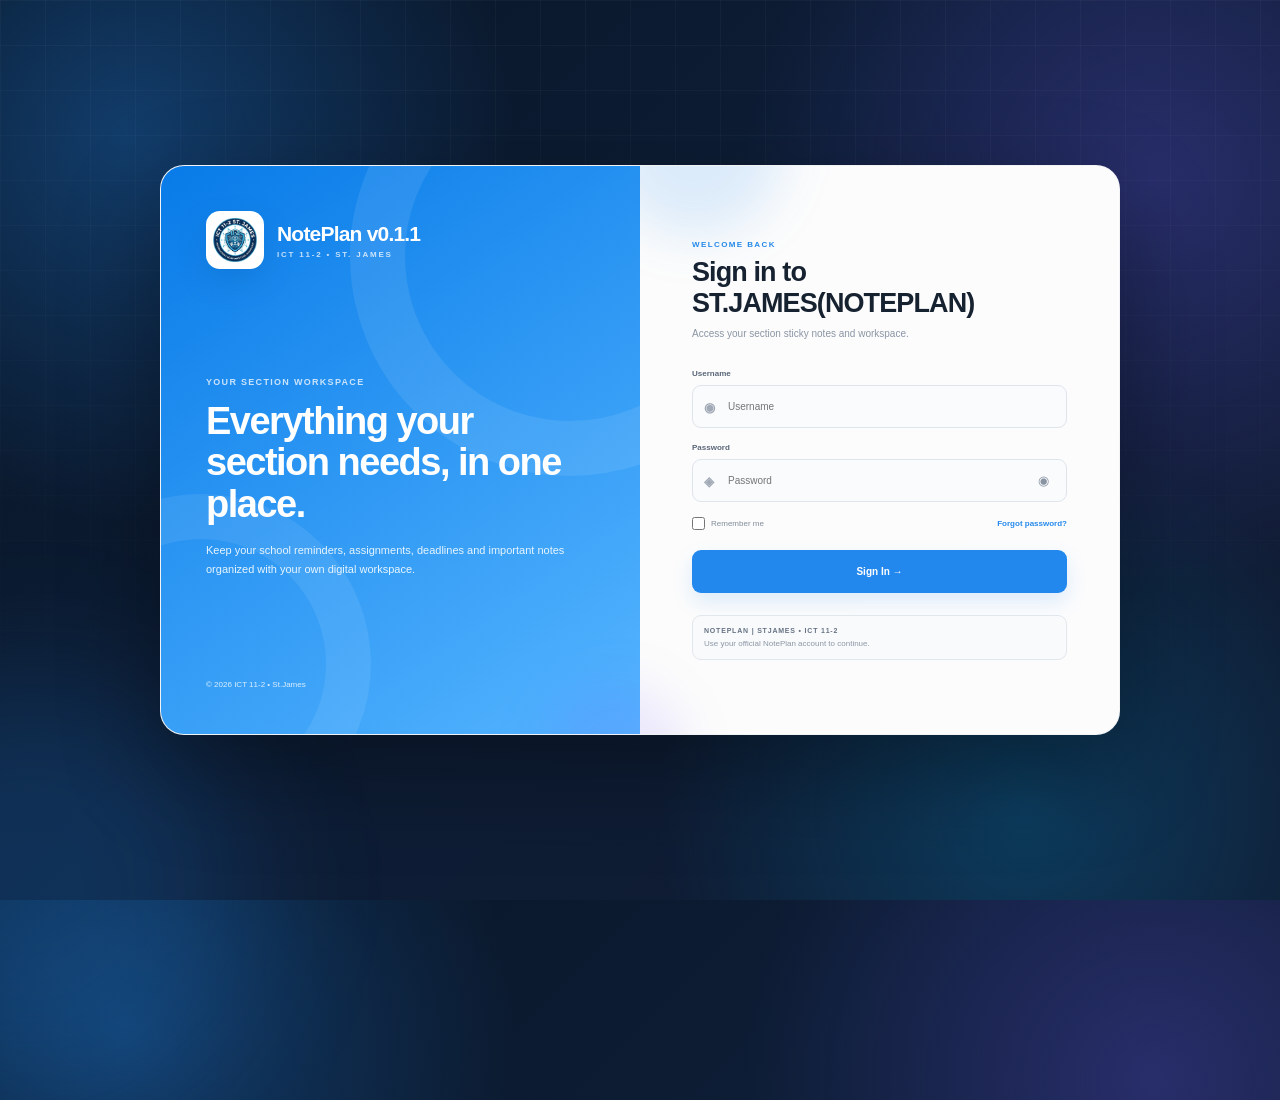
==== commit a2bee0aa: "Update index.html" ====
--- a/login/index.html
+++ b/login/index.html
@@ -950,7 +950,7 @@
             <div class="demo">
 
                 <strong>
-                    NotePlan$STJAMES • ICT 11-2
+                    NotePlan | STJAMES • ICT 11-2
                 </strong>
 
                 <p>
